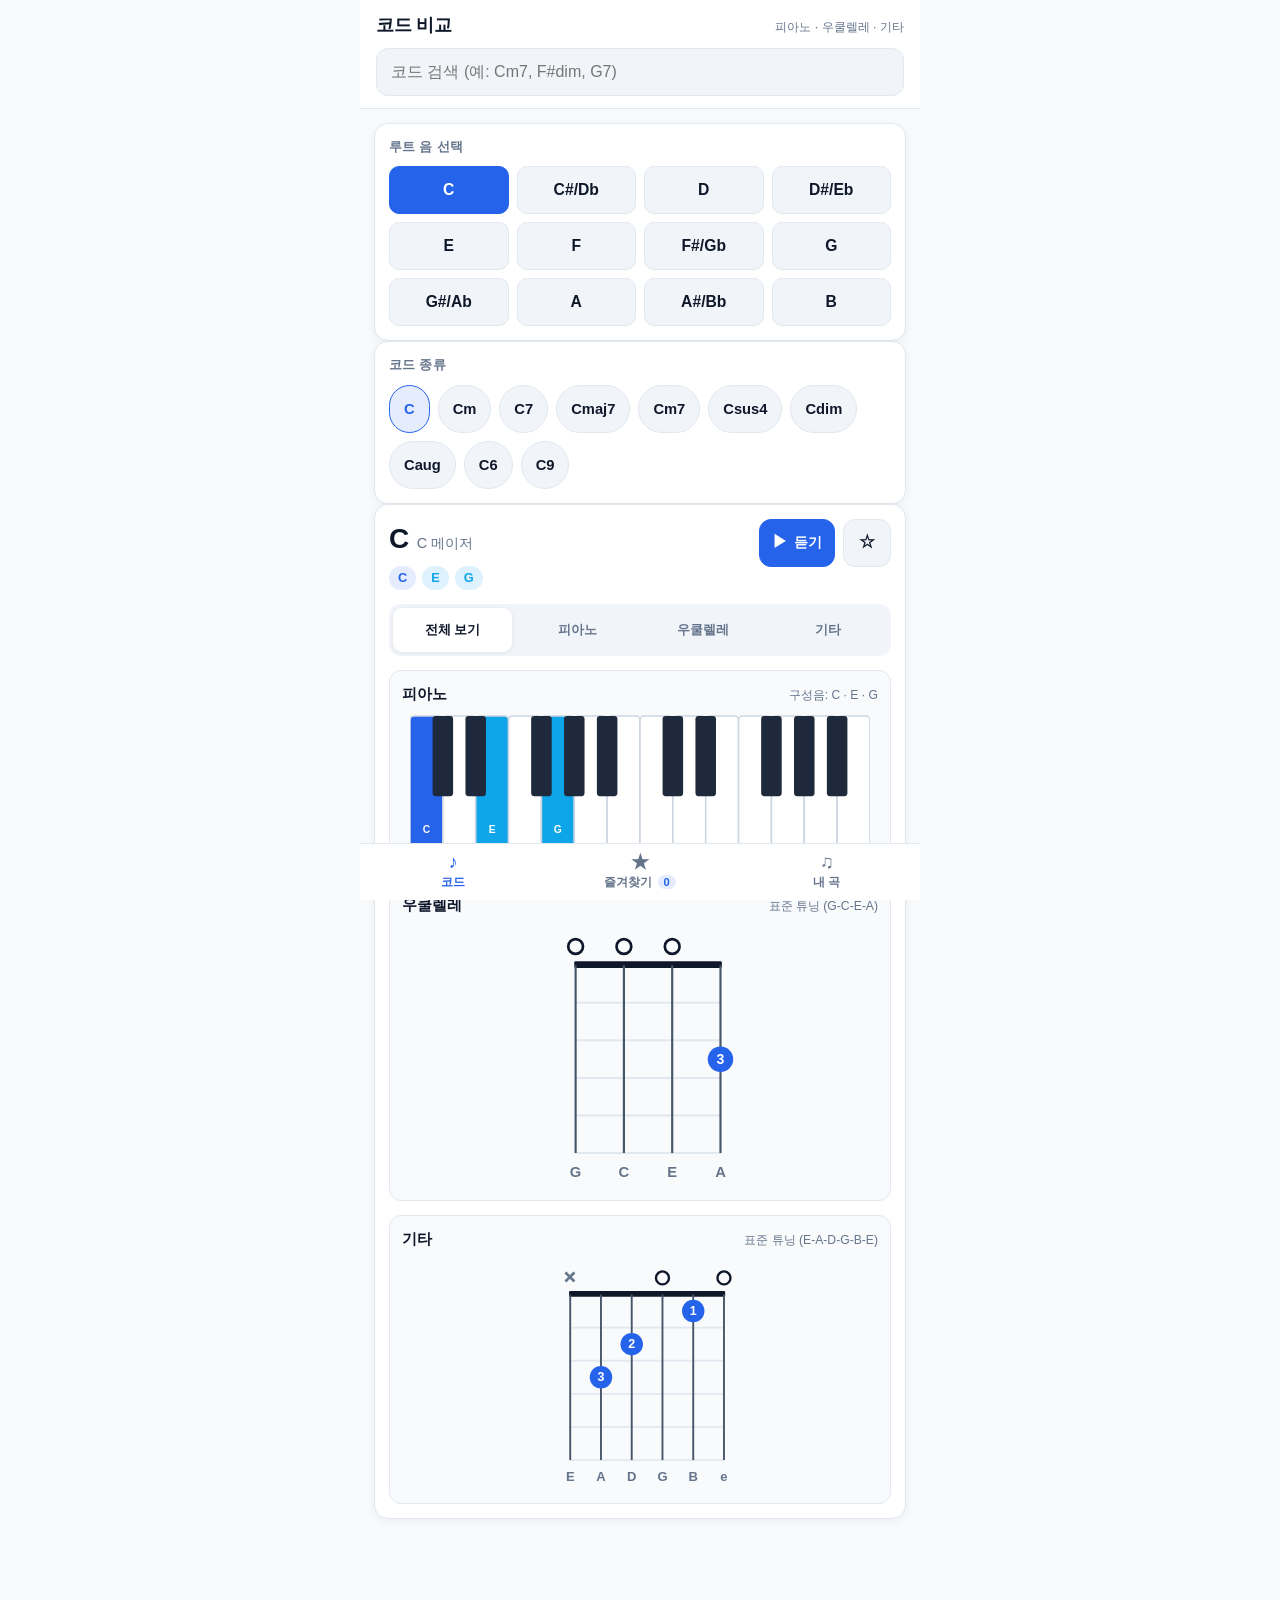
==== index.html @ ae8a4982 "feat: 피아노·우쿨렐레·기타 코드 비교 PWA 및 내 곡 진행 관리 구현" ====
<!DOCTYPE html>
<html lang="ko">
<head>
  <meta charset="UTF-8">
  <meta name="viewport" content="width=device-width, initial-scale=1.0, viewport-fit=cover">
  <meta name="description" content="피아노, 우쿨렐레, 기타 코드를 한 화면에서 비교해 보는 모바일 우선 웹앱">
  <meta name="theme-color" media="(prefers-color-scheme: light)" content="#ffffff">
  <meta name="theme-color" media="(prefers-color-scheme: dark)" content="#0f172a">
  <meta name="apple-mobile-web-app-capable" content="yes">
  <meta name="apple-mobile-web-app-status-bar-style" content="default">
  <title>코드 비교 · 피아노 · 우쿨렐레 · 기타</title>
  <link rel="manifest" href="./manifest.json">
  <link rel="icon" href="./icons/icon.svg" type="image/svg+xml">
  <link rel="apple-touch-icon" href="./icons/icon-192.png">
  <link rel="stylesheet" href="./css/style.css">
</head>
<body>
  <div class="app-shell">
    <header class="app-header">
      <div class="header-top">
        <h1 class="app-title">코드 비교</h1>
        <span class="app-subtitle">피아노 · 우쿨렐레 · 기타</span>
      </div>
      <div class="search-wrap">
        <label class="sr-only" for="chord-search">코드 검색</label>
        <input
          id="chord-search"
          class="search-input"
          type="search"
          inputmode="text"
          autocomplete="off"
          autocapitalize="off"
          spellcheck="false"
          placeholder="코드 검색 (예: Cm7, F#dim, G7)"
        >
        <div id="search-results" class="search-results" hidden role="listbox" aria-label="검색 결과"></div>
      </div>
    </header>

    <main class="app-main">
      <!-- 코드 탐색 탭 -->
      <section id="view-chords" class="tab-view active" aria-label="코드 찾기">
        <section class="panel" aria-labelledby="root-heading">
          <h2 id="root-heading" class="section-label">루트 음 선택</h2>
          <div id="root-grid" class="root-grid" role="group" aria-label="12음 루트 선택"></div>
        </section>

        <section class="panel" aria-labelledby="type-heading">
          <h2 id="type-heading" class="section-label">코드 종류</h2>
          <div id="type-list" class="type-list" role="group" aria-label="코드 종류 선택"></div>
        </section>

        <section id="chord-detail" class="detail-card" aria-live="polite">
          <div class="detail-header">
            <div class="detail-title-group">
              <div class="detail-symbol-row">
                <h2 id="detail-symbol" class="detail-symbol">C</h2>
                <span id="detail-name" class="detail-name">C 메이저</span>
              </div>
              <div id="detail-notes" class="note-pills" aria-label="구성음"></div>
            </div>
            <div class="detail-actions">
              <button id="btn-play" class="icon-btn play-btn" type="button" aria-label="코드 소리 듣기" title="소리 듣기">
                <span aria-hidden="true">▶</span>
                <span class="btn-label">듣기</span>
              </button>
              <button id="btn-favorite" class="icon-btn fav-btn" type="button" aria-label="즐겨찾기 추가" aria-pressed="false" title="즐겨찾기">
                <span id="fav-icon" aria-hidden="true">☆</span>
              </button>
            </div>
          </div>

          <div class="instrument-tabs" role="tablist" aria-label="악기 보기 선택">
            <button class="inst-tab active" type="button" role="tab" aria-selected="true" data-inst="all">전체 보기</button>
            <button class="inst-tab" type="button" role="tab" aria-selected="false" data-inst="piano">피아노</button>
            <button class="inst-tab" type="button" role="tab" aria-selected="false" data-inst="ukulele">우쿨렐레</button>
            <button class="inst-tab" type="button" role="tab" aria-selected="false" data-inst="guitar">기타</button>
          </div>

          <div id="diagrams-container" class="diagrams-container"></div>
        </section>
      </section>

      <!-- 즐겨찾기 탭 -->
      <section id="view-favorites" class="tab-view" hidden aria-label="즐겨찾기">
        <div class="panel">
          <div class="fav-header-row">
            <h2 class="section-label">저장한 코드</h2>
            <span id="fav-total-label" class="fav-total-label">0개</span>
          </div>
          <div id="favorites-list" class="favorites-list"></div>
        </div>
      </section>

      <!-- 내 곡 탭 -->
      <section id="view-songs" class="tab-view" hidden aria-label="내 곡"></section>
    </main>

    <!-- 코드 미리보기 하단 시트 -->
    <div id="chord-sheet-backdrop" class="sheet-backdrop" hidden>
      <div class="bottom-sheet" role="dialog" aria-modal="true" aria-label="코드 운지 상세">
        <div id="chord-sheet-content"></div>
      </div>
    </div>

    <nav class="bottom-nav" aria-label="하단 메뉴">
      <button class="nav-btn active" type="button" data-tab="chords" aria-current="page">
        <span class="nav-icon" aria-hidden="true">♪</span>
        <span class="nav-text">코드</span>
      </button>
      <button class="nav-btn" type="button" data-tab="favorites">
        <span class="nav-icon" aria-hidden="true">★</span>
        <span class="nav-text">즐겨찾기 <span id="nav-fav-badge" class="nav-badge" hidden>0</span></span>
      </button>
      <button class="nav-btn" type="button" data-tab="songs">
        <span class="nav-icon" aria-hidden="true">♫</span>
        <span class="nav-text">내 곡</span>
      </button>
    </nav>
  </div>

  <script type="module" src="./js/app.js"></script>
</body>
</html>
---- css/style.css ----
:root {
  --bg: #f8fafc;
  --surface: #ffffff;
  --surface-alt: #f1f5f9;
  --text: #0f172a;
  --text-muted: #64748b;
  --border: #e2e8f0;
  --primary: #2563eb;
  --primary-soft: rgba(37, 99, 235, 0.12);
  --primary-text: #ffffff;
  --accent: #0ea5e9;
  --accent-soft: rgba(14, 165, 233, 0.14);
  --fav: #f59e0b;
  --key-white: #ffffff;
  --key-white-border: #cbd5e1;
  --key-black: #1e293b;
  --fret-wood: #475569;
  --fret-nut: #0f172a;
  --shadow: 0 2px 10px rgba(15, 23, 42, 0.06);
  --radius: 14px;
}

@media (prefers-color-scheme: dark) {
  :root {
    --bg: #0b1120;
    --surface: #111827;
    --surface-alt: #1e293b;
    --text: #f1f5f9;
    --text-muted: #94a3b8;
    --border: #334155;
    --primary: #3b82f6;
    --primary-soft: rgba(59, 130, 246, 0.22);
    --primary-text: #ffffff;
    --accent: #38bdf8;
    --accent-soft: rgba(56, 189, 248, 0.2);
    --fav: #fbbf24;
    --key-white: #e2e8f0;
    --key-white-border: #64748b;
    --key-black: #0f172a;
    --fret-wood: #64748b;
    --fret-nut: #f1f5f9;
    --shadow: 0 2px 12px rgba(0, 0, 0, 0.35);
  }
}

*,
*::before,
*::after {
  box-sizing: border-box;
}

html,
body {
  margin: 0;
  padding: 0;
  background: var(--bg);
  color: var(--text);
  font-family: -apple-system, BlinkMacSystemFont, "Apple SD Gothic Neo", "Noto Sans KR", "Segoe UI", sans-serif;
  -webkit-tap-highlight-color: transparent;
  line-height: 1.4;
}

.sr-only {
  position: absolute;
  width: 1px;
  height: 1px;
  overflow: hidden;
  clip: rect(0 0 0 0);
  white-space: nowrap;
}

.app-shell {
  max-width: 560px;
  margin: 0 auto;
  min-height: 100dvh;
  padding-bottom: calc(76px + env(safe-area-inset-bottom));
}

/* Header & Search */
.app-header {
  position: sticky;
  top: 0;
  z-index: 30;
  background: var(--surface);
  border-bottom: 1px solid var(--border);
  padding: 12px 16px;
}

.header-top {
  display: flex;
  align-items: baseline;
  justify-content: space-between;
  margin-bottom: 10px;
}

.app-title {
  margin: 0;
  font-size: 1.15rem;
  font-weight: 800;
  letter-spacing: -0.02em;
}

.app-subtitle {
  font-size: 0.78rem;
  color: var(--text-muted);
}

.search-wrap {
  position: relative;
}

.search-input {
  width: 100%;
  min-height: 48px;
  padding: 0 14px;
  border-radius: 12px;
  border: 1.5px solid var(--border);
  background: var(--surface-alt);
  color: var(--text);
  font-size: 1rem;
  outline: none;
  transition: border-color 0.15s ease;
}

.search-input:focus {
  border-color: var(--primary);
}

.search-results {
  position: absolute;
  left: 0;
  right: 0;
  top: calc(100% + 6px);
  background: var(--surface);
  border: 1px solid var(--border);
  border-radius: 12px;
  box-shadow: 0 10px 28px rgba(0, 0, 0, 0.18);
  max-height: 280px;
  overflow-y: auto;
  z-index: 40;
}

.search-item {
  width: 100%;
  min-height: 48px;
  padding: 10px 14px;
  border: 0;
  border-bottom: 1px solid var(--border);
  background: transparent;
  color: var(--text);
  display: flex;
  align-items: center;
  justify-content: space-between;
  font-size: 0.95rem;
  cursor: pointer;
  text-align: left;
}

.search-item:last-child {
  border-bottom: 0;
}

.search-item:active {
  background: var(--primary-soft);
}

.search-item-symbol {
  font-weight: 700;
}

.search-item-name {
  color: var(--text-muted);
  font-size: 0.85rem;
}

/* Main Content */
.app-main {
  padding: 14px 14px 20px;
  display: flex;
  flex-direction: column;
  gap: 14px;
}

.tab-view[hidden] {
  display: none;
}

.panel,
.detail-card {
  background: var(--surface);
  border: 1px solid var(--border);
  border-radius: var(--radius);
  padding: 14px;
  box-shadow: var(--shadow);
}

.section-label {
  margin: 0 0 10px;
  font-size: 0.82rem;
  font-weight: 700;
  color: var(--text-muted);
  letter-spacing: 0.02em;
}

/* 12-Root Grid */
.root-grid {
  display: grid;
  grid-template-columns: repeat(4, 1fr);
  gap: 8px;
}

.root-btn {
  min-height: 48px;
  border-radius: 10px;
  border: 1.5px solid var(--border);
  background: var(--surface-alt);
  color: var(--text);
  font-size: 0.98rem;
  font-weight: 700;
  cursor: pointer;
  transition: all 0.12s ease;
}

.root-btn.active {
  background: var(--primary);
  border-color: var(--primary);
  color: var(--primary-text);
}

/* Chord Type Chips */
.type-list {
  display: flex;
  flex-wrap: wrap;
  gap: 8px;
}

.type-chip {
  min-height: 48px;
  padding: 0 14px;
  border-radius: 999px;
  border: 1.5px solid var(--border);
  background: var(--surface-alt);
  color: var(--text);
  font-size: 0.92rem;
  font-weight: 700;
  cursor: pointer;
  transition: all 0.12s ease;
}

.type-chip.active {
  background: var(--primary-soft);
  border-color: var(--primary);
  color: var(--primary);
}

/* Detail Header */
.detail-header {
  display: flex;
  align-items: flex-start;
  justify-content: space-between;
  gap: 12px;
  margin-bottom: 14px;
}

.detail-symbol-row {
  display: flex;
  align-items: baseline;
  gap: 8px;
  flex-wrap: wrap;
}

.detail-symbol {
  margin: 0;
  font-size: 1.75rem;
  font-weight: 800;
  letter-spacing: -0.02em;
}

.detail-name {
  font-size: 0.9rem;
  color: var(--text-muted);
}

.note-pills {
  display: flex;
  flex-wrap: wrap;
  gap: 6px;
  margin-top: 8px;
}

.note-pill {
  padding: 3px 9px;
  border-radius: 999px;
  font-size: 0.8rem;
  font-weight: 700;
  background: var(--accent-soft);
  color: var(--accent);
}

.note-pill.root-note {
  background: var(--primary-soft);
  color: var(--primary);
}

.detail-actions {
  display: flex;
  gap: 8px;
  flex-shrink: 0;
}

.icon-btn {
  min-width: 48px;
  min-height: 48px;
  padding: 0 12px;
  border-radius: 12px;
  border: 1.5px solid var(--border);
  background: var(--surface-alt);
  color: var(--text);
  font-size: 1rem;
  font-weight: 700;
  display: inline-flex;
  align-items: center;
  justify-content: center;
  gap: 6px;
  cursor: pointer;
}

.play-btn {
  background: var(--primary);
  border-color: var(--primary);
  color: var(--primary-text);
}

.btn-label {
  font-size: 0.85rem;
}

.fav-btn[aria-pressed="true"] {
  color: var(--fav);
  border-color: var(--fav);
  background: rgba(245, 158, 11, 0.14);
}

/* Instrument Tabs */
.instrument-tabs {
  display: grid;
  grid-template-columns: repeat(4, 1fr);
  gap: 6px;
  padding: 4px;
  border-radius: 12px;
  background: var(--surface-alt);
  margin-bottom: 14px;
}

.inst-tab {
  min-height: 44px;
  border: 0;
  border-radius: 9px;
  background: transparent;
  color: var(--text-muted);
  font-size: 0.84rem;
  font-weight: 700;
  cursor: pointer;
}

.inst-tab.active {
  background: var(--surface);
  color: var(--text);
  box-shadow: 0 1px 4px rgba(0, 0, 0, 0.08);
}

/* Diagrams */
.diagrams-container {
  display: flex;
  flex-direction: column;
  gap: 14px;
}

.diagram-card {
  border: 1px solid var(--border);
  border-radius: 12px;
  padding: 12px;
  background: var(--bg);
}

.diagram-card-header {
  display: flex;
  align-items: baseline;
  justify-content: space-between;
  margin-bottom: 10px;
}

.diagram-title {
  margin: 0;
  font-size: 0.95rem;
  font-weight: 700;
}

.diagram-sub {
  font-size: 0.76rem;
  color: var(--text-muted);
}

.svg-wrap {
  display: flex;
  justify-content: center;
  overflow-x: auto;
}

.chord-svg {
  display: block;
  height: auto;
}

.piano-svg {
  width: 100%;
  max-width: 460px;
}

.fretboard-svg {
  width: 100%;
  max-width: 220px;
}

/* Piano SVG Styles */
.piano-key.white {
  fill: var(--key-white);
  stroke: var(--key-white-border);
  stroke-width: 1.5;
}

.piano-key.black {
  fill: var(--key-black);
}

.piano-key.active {
  fill: var(--accent);
}

.piano-key.active.root {
  fill: var(--primary);
}

.piano-label {
  font-size: 10px;
  font-weight: 800;
  fill: #ffffff;
  pointer-events: none;
}

.piano-label.black-label {
  font-size: 8.5px;
}

/* Fretboard SVG Styles */
.fret-nut {
  fill: var(--fret-nut);
}

.fret-line {
  stroke: var(--border);
  stroke-width: 1.5;
}

.string-line {
  stroke: var(--fret-wood);
  stroke-width: 1.6;
}

.fret-base-label {
  font-size: 11px;
  font-weight: 700;
  fill: var(--text-muted);
}

.tuning-label {
  font-size: 11px;
  font-weight: 700;
  fill: var(--text-muted);
}

.marker-mute {
  font-size: 12px;
  font-weight: 800;
  fill: var(--text-muted);
}

.marker-open {
  fill: none;
  stroke: var(--text);
  stroke-width: 2;
}

.barre-bar {
  fill: var(--primary);
  opacity: 0.88;
}

.finger-dot {
  fill: var(--primary);
}

.finger-num {
  font-size: 10.5px;
  font-weight: 800;
  fill: #ffffff;
}

/* Missing Diagram */
.missing-diagram {
  text-align: center;
  padding: 20px 12px;
  color: var(--text-muted);
}

.missing-icon {
  display: inline-block;
  font-size: 1.5rem;
  margin-bottom: 4px;
  opacity: 0.6;
}

.missing-text {
  margin: 0;
  font-weight: 700;
  color: var(--text);
}

.missing-sub {
  margin: 4px 0 0;
  font-size: 0.8rem;
}

/* Favorites View */
.fav-header-row {
  display: flex;
  align-items: center;
  justify-content: space-between;
  margin-bottom: 8px;
}

.fav-header-row .section-label {
  margin: 0;
}

.fav-total-label {
  font-size: 0.82rem;
  color: var(--text-muted);
  font-weight: 600;
}

.favorites-list {
  display: flex;
  flex-direction: column;
  gap: 8px;
}

.fav-row {
  display: flex;
  align-items: center;
  gap: 8px;
  border: 1px solid var(--border);
  border-radius: 12px;
  padding: 6px 8px;
  background: var(--surface-alt);
}

.fav-jump-btn {
  flex: 1;
  min-height: 48px;
  border: 0;
  background: transparent;
  color: var(--text);
  display: flex;
  align-items: center;
  justify-content: space-between;
  padding: 0 8px;
  cursor: pointer;
  text-align: left;
}

.fav-symbol {
  font-size: 1.08rem;
  font-weight: 800;
}

.fav-desc {
  font-size: 0.84rem;
  color: var(--text-muted);
}

.fav-empty {
  text-align: center;
  padding: 36px 16px;
  color: var(--text-muted);
}

/* Bottom Navigation */
.bottom-nav {
  position: fixed;
  left: 0;
  right: 0;
  bottom: 0;
  z-index: 35;
  max-width: 560px;
  margin: 0 auto;
  display: grid;
  grid-template-columns: repeat(3, 1fr);
  background: var(--surface);
  border-top: 1px solid var(--border);
  padding-bottom: env(safe-area-inset-bottom);
}

.nav-btn {
  min-height: 56px;
  border: 0;
  background: transparent;
  color: var(--text-muted);
  display: flex;
  flex-direction: column;
  align-items: center;
  justify-content: center;
  gap: 2px;
  font-size: 0.78rem;
  font-weight: 700;
  cursor: pointer;
}

.nav-btn.active {
  color: var(--primary);
}

.nav-icon {
  font-size: 1.15rem;
  line-height: 1;
}

.nav-badge {
  display: inline-block;
  margin-left: 2px;
  padding: 1px 6px;
  border-radius: 999px;
  font-size: 0.7rem;
  background: var(--primary-soft);
  color: var(--primary);
}

/* --- My Songs / Progression Styles --- */
.primary-btn,
.secondary-btn {
  min-height: 48px;
  padding: 0 14px;
  border-radius: 12px;
  font-size: 0.9rem;
  font-weight: 700;
  cursor: pointer;
  display: inline-flex;
  align-items: center;
  justify-content: center;
  gap: 6px;
}

.primary-btn {
  border: 1.5px solid var(--primary);
  background: var(--primary);
  color: var(--primary-text);
}

.secondary-btn {
  border: 1.5px solid var(--border);
  background: var(--surface-alt);
  color: var(--text);
}

.full-btn {
  width: 100%;
  margin-top: 8px;
}

.danger-btn {
  color: #dc2626;
  border-color: rgba(220, 38, 38, 0.35);
}

.danger-text {
  color: #dc2626;
}

.songs-toolbar {
  display: flex;
  align-items: center;
  justify-content: space-between;
  gap: 8px;
  margin-bottom: 10px;
}

.songs-toolbar .section-label {
  margin: 0;
}

.song-search-input {
  margin-bottom: 10px;
}

.backup-row {
  display: grid;
  grid-template-columns: 1fr 1fr;
  gap: 8px;
}

.songs-list {
  display: flex;
  flex-direction: column;
  gap: 10px;
  margin-top: 12px;
}

.song-card {
  display: flex;
  flex-direction: column;
  gap: 10px;
}

.song-card-main {
  width: 100%;
  min-height: 48px;
  border: 0;
  background: transparent;
  color: var(--text);
  padding: 0;
  text-align: left;
  cursor: pointer;
}

.song-card-top {
  display: flex;
  align-items: center;
  justify-content: space-between;
  gap: 8px;
}

.song-card-title {
  font-size: 1.08rem;
  font-weight: 800;
}

.song-key-badge {
  padding: 2px 8px;
  border-radius: 999px;
  font-size: 0.76rem;
  font-weight: 700;
  background: var(--primary-soft);
  color: var(--primary);
  flex-shrink: 0;
}

.song-card-artist {
  font-size: 0.85rem;
  color: var(--text-muted);
  margin-top: 2px;
}

.song-card-preview {
  font-size: 0.88rem;
  font-weight: 600;
  color: var(--text-muted);
  margin-top: 6px;
}

.song-card-actions {
  display: flex;
  gap: 8px;
  justify-content: flex-end;
}

.song-detail-nav {
  display: flex;
  align-items: center;
  justify-content: space-between;
  gap: 8px;
  margin-bottom: 12px;
}

.song-detail-nav-actions {
  display: flex;
  gap: 8px;
}

.song-detail-title {
  margin: 0;
  font-size: 1.45rem;
  font-weight: 800;
}

.song-detail-meta {
  display: flex;
  align-items: center;
  gap: 8px;
  margin-top: 4px;
  font-size: 0.9rem;
  color: var(--text-muted);
}

.song-detail-memo {
  margin: 10px 0 0;
  padding: 8px 12px;
  border-radius: 10px;
  background: var(--surface-alt);
  font-size: 0.86rem;
  color: var(--text-muted);
}

.transpose-bar {
  display: grid;
  grid-template-columns: 48px 1fr 48px auto;
  gap: 8px;
  margin-top: 14px;
}

.used-chords-wrap {
  display: flex;
  flex-wrap: wrap;
  gap: 8px;
}

.used-chord-chip {
  min-height: 48px;
  padding: 0 14px;
  border-radius: 999px;
  border: 1.5px solid var(--border);
  background: var(--surface-alt);
  color: var(--text);
  font-size: 0.95rem;
  font-weight: 700;
  cursor: pointer;
}

.progression-view {
  display: flex;
  flex-direction: column;
  gap: 10px;
}

.prog-line-card {
  display: flex;
  align-items: flex-start;
  gap: 10px;
  padding: 10px;
  border-radius: 12px;
  background: var(--surface-alt);
}

.prog-line-num {
  min-width: 22px;
  font-size: 0.8rem;
  font-weight: 700;
  color: var(--text-muted);
  padding-top: 14px;
}

.prog-line-chords {
  display: flex;
  flex-wrap: wrap;
  gap: 8px;
  flex: 1;
}

.prog-chord-btn {
  min-width: 56px;
  min-height: 52px;
  padding: 0 14px;
  border-radius: 10px;
  border: 1.5px solid var(--border);
  background: var(--surface);
  color: var(--text);
  font-size: 1.15rem;
  font-weight: 800;
  cursor: pointer;
}

.invalid-chord {
  border-color: #dc2626 !important;
  background: rgba(220, 38, 38, 0.12) !important;
  color: #dc2626 !important;
}

/* Edit Form */
.edit-title {
  margin: 0;
  font-size: 1.05rem;
  font-weight: 800;
}

.form-grid {
  display: flex;
  flex-direction: column;
  gap: 10px;
}

.form-row-2 {
  display: grid;
  grid-template-columns: 1fr 1fr;
  gap: 8px;
}

.form-field {
  display: flex;
  flex-direction: column;
  gap: 4px;
}

.field-label {
  font-size: 0.8rem;
  font-weight: 700;
  color: var(--text-muted);
}

.prog-textarea {
  width: 100%;
  padding: 10px 12px;
  border-radius: 12px;
  border: 1.5px solid var(--border);
  background: var(--surface-alt);
  color: var(--text);
  font-family: inherit;
  font-size: 0.95rem;
  resize: vertical;
}

.picker-row {
  display: grid;
  grid-template-columns: 1fr 1.2fr auto;
  gap: 8px;
}

.picker-select {
  min-width: 0;
}

.validation-banner {
  padding: 10px 12px;
  border-radius: 10px;
  background: rgba(220, 38, 38, 0.12);
  border: 1px solid rgba(220, 38, 38, 0.4);
  color: #dc2626;
  font-size: 0.86rem;
  margin-bottom: 10px;
}

.edit-lines {
  display: flex;
  flex-direction: column;
  gap: 10px;
}

.edit-line-card {
  border: 1.5px solid var(--border);
  border-radius: 12px;
  padding: 10px;
  background: var(--surface-alt);
}

.edit-line-card.selected-line {
  border-color: var(--primary);
}

.edit-line-header {
  display: flex;
  align-items: center;
  justify-content: space-between;
  gap: 8px;
  margin-bottom: 8px;
}

.line-select-btn {
  min-height: 40px;
  border: 0;
  background: transparent;
  color: var(--text);
  font-size: 0.85rem;
  font-weight: 700;
  cursor: pointer;
  padding: 0 4px;
}

.line-order-btns {
  display: flex;
  gap: 4px;
}

.mini-btn {
  min-width: 40px;
  min-height: 40px;
  border-radius: 8px;
  border: 1px solid var(--border);
  background: var(--surface);
  color: var(--text);
  font-weight: 700;
  cursor: pointer;
}

.edit-chord-chips {
  display: flex;
  flex-wrap: wrap;
  gap: 8px;
}

.edit-chord-chip {
  display: inline-flex;
  align-items: center;
  border: 1.5px solid var(--border);
  border-radius: 10px;
  background: var(--surface);
  padding-left: 10px;
  overflow: hidden;
}

.edit-chord-text {
  font-weight: 800;
  font-size: 0.95rem;
  margin-right: 4px;
}

.chip-ctrl-btn {
  min-width: 34px;
  min-height: 44px;
  border: 0;
  border-left: 1px solid var(--border);
  background: transparent;
  color: var(--text-muted);
  font-weight: 700;
  cursor: pointer;
}

/* Bottom Sheet */
.sheet-backdrop {
  position: fixed;
  inset: 0;
  z-index: 60;
  background: rgba(15, 23, 42, 0.55);
  display: flex;
  align-items: flex-end;
  justify-content: center;
}

.sheet-backdrop[hidden] {
  display: none;
}

.bottom-sheet {
  width: 100%;
  max-width: 560px;
  max-height: 85dvh;
  overflow-y: auto;
  background: var(--surface);
  border-top-left-radius: 20px;
  border-top-right-radius: 20px;
  padding: 16px 16px calc(20px + env(safe-area-inset-bottom));
  box-shadow: 0 -8px 30px rgba(0, 0, 0, 0.22);
}

.sheet-header {
  display: flex;
  align-items: flex-start;
  justify-content: space-between;
  gap: 8px;
  margin-bottom: 8px;
}
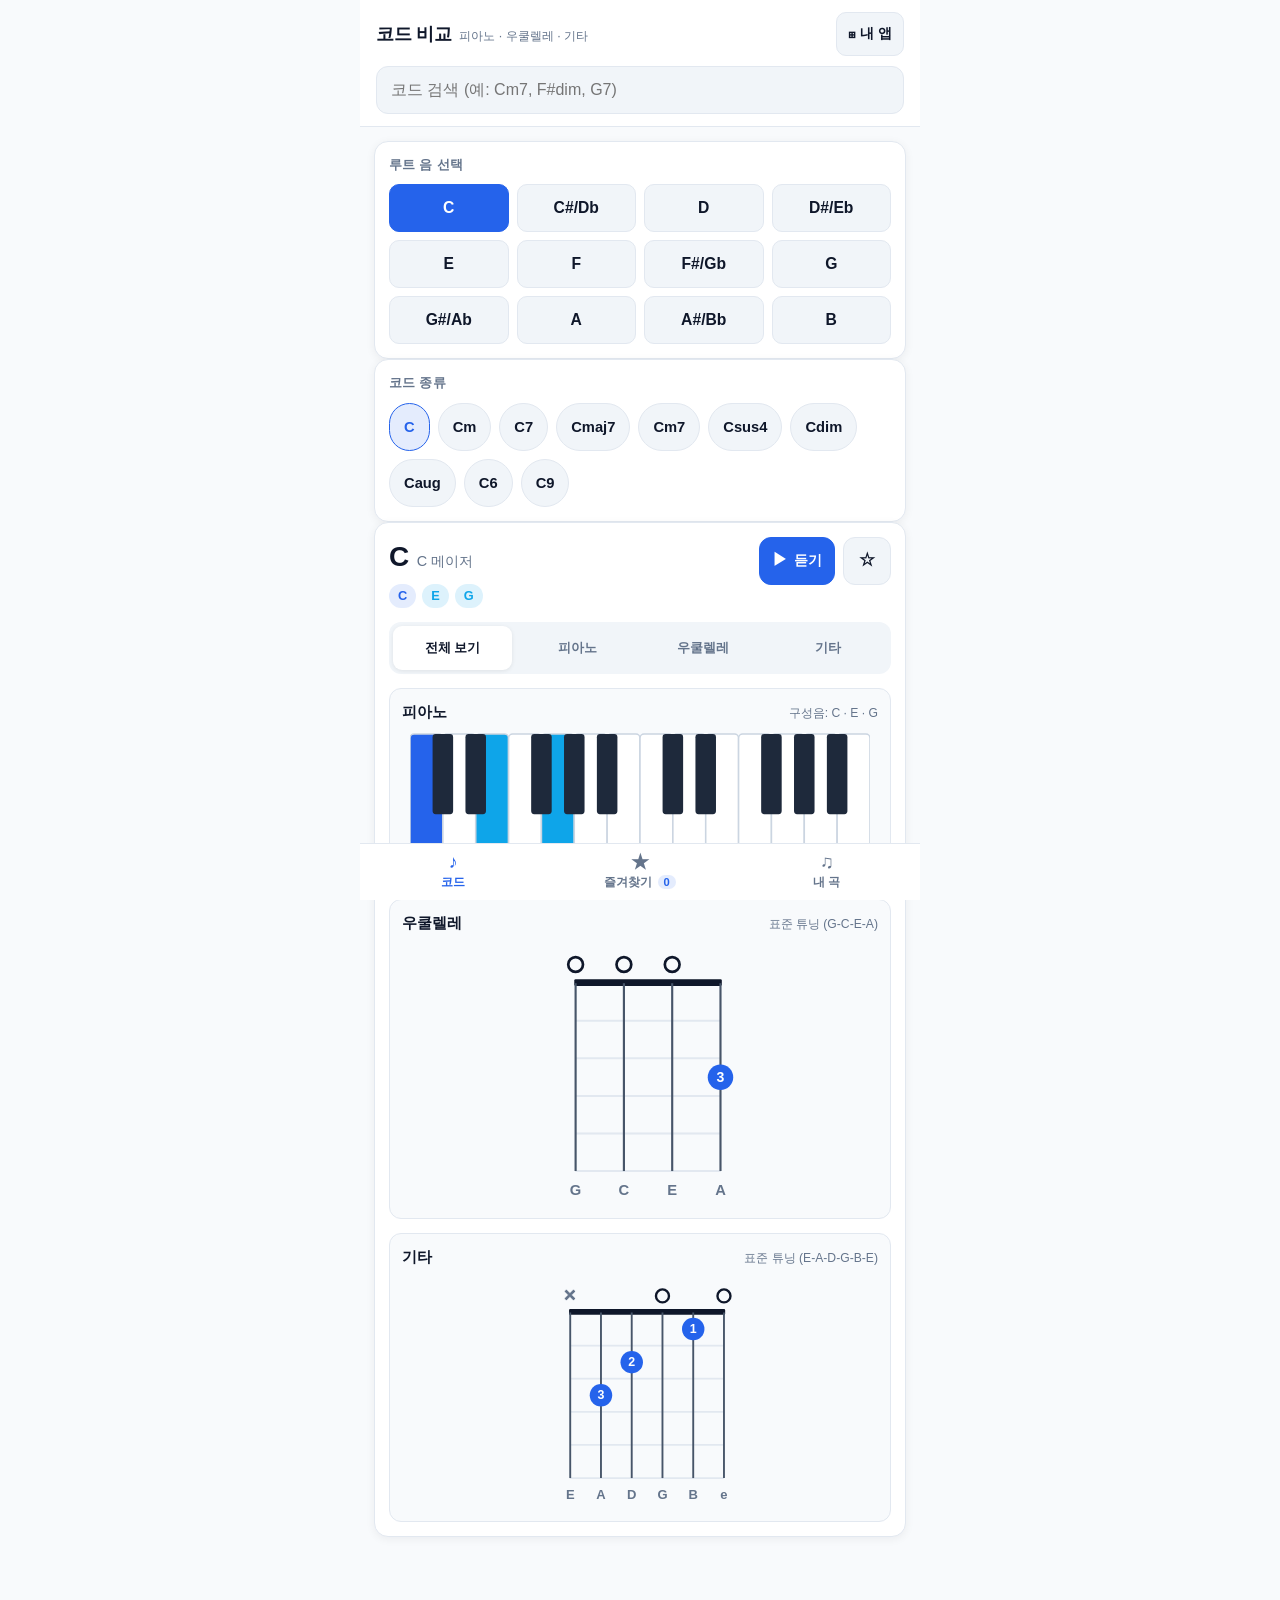
==== commit a5226231: "feat: 상단 헤더 내 앱 런처 버튼 및 바로가기 하단 시트 추가" ====
--- a/index.html
+++ b/index.html
@@ -18,8 +18,21 @@
   <div class="app-shell">
     <header class="app-header">
       <div class="header-top">
-        <h1 class="app-title">코드 비교</h1>
-        <span class="app-subtitle">피아노 · 우쿨렐레 · 기타</span>
+        <div class="header-title-group">
+          <h1 class="app-title">코드 비교</h1>
+          <span class="app-subtitle">피아노 · 우쿨렐레 · 기타</span>
+        </div>
+        <button
+          id="btn-app-launcher"
+          class="launcher-btn"
+          type="button"
+          aria-label="내 다른 앱 바로가기"
+          aria-haspopup="dialog"
+          aria-expanded="false"
+        >
+          <span aria-hidden="true">⊞</span>
+          <span class="launcher-label">내 앱</span>
+        </button>
       </div>
       <div class="search-wrap">
         <label class="sr-only" for="chord-search">코드 검색</label>
@@ -103,6 +116,37 @@
       </div>
     </div>
 
+    <!-- 내 앱 바로가기 하단 시트 -->
+    <div id="app-launcher-backdrop" class="sheet-backdrop" hidden>
+      <div class="bottom-sheet" role="dialog" aria-modal="true" aria-label="내 다른 앱 바로가기">
+        <div class="sheet-header">
+          <div>
+            <h2 class="edit-title">내 다른 앱</h2>
+            <span class="diagram-sub">LazyCamper 웹앱 바로가기</span>
+          </div>
+          <button id="launcher-close-btn" class="icon-btn" type="button" aria-label="닫기">✕</button>
+        </div>
+        <div class="app-links-list">
+          <a class="app-link-card" href="https://lazycamper.github.io/my-car-manager/" target="_blank" rel="noopener noreferrer">
+            <span class="app-link-icon" aria-hidden="true">🚗</span>
+            <span class="app-link-info">
+              <strong class="app-link-title">내 차 관리</strong>
+              <span class="app-link-sub">my-car-manager</span>
+            </span>
+            <span class="app-link-arrow" aria-hidden="true">↗</span>
+          </a>
+          <a class="app-link-card" href="https://lazycamper.github.io/my-whisky-collection/" target="_blank" rel="noopener noreferrer">
+            <span class="app-link-icon" aria-hidden="true">🥃</span>
+            <span class="app-link-info">
+              <strong class="app-link-title">위스키 컬렉션</strong>
+              <span class="app-link-sub">my-whisky-collection</span>
+            </span>
+            <span class="app-link-arrow" aria-hidden="true">↗</span>
+          </a>
+        </div>
+      </div>
+    </div>
+
     <nav class="bottom-nav" aria-label="하단 메뉴">
       <button class="nav-btn active" type="button" data-tab="chords" aria-current="page">
         <span class="nav-icon" aria-hidden="true">♪</span>
--- a/css/style.css
+++ b/css/style.css
@@ -88,9 +88,40 @@
 
 .header-top {
   display: flex;
+  align-items: center;
+  justify-content: space-between;
+  gap: 10px;
+  margin-bottom: 10px;
+}
+
+.header-title-group {
+  display: flex;
   align-items: baseline;
-  justify-content: space-between;
-  margin-bottom: 10px;
+  gap: 8px;
+  flex-wrap: wrap;
+}
+
+.launcher-btn {
+  min-width: 48px;
+  min-height: 44px;
+  padding: 0 11px;
+  border-radius: 10px;
+  border: 1.5px solid var(--border);
+  background: var(--surface-alt);
+  color: var(--text);
+  font-size: 0.85rem;
+  font-weight: 700;
+  display: inline-flex;
+  align-items: center;
+  justify-content: center;
+  gap: 5px;
+  cursor: pointer;
+  flex-shrink: 0;
+}
+
+.launcher-btn:active {
+  background: var(--primary-soft);
+  border-color: var(--primary);
 }
 
 .app-title {
@@ -1066,3 +1097,64 @@
   gap: 8px;
   margin-bottom: 8px;
 }
+
+.app-links-list {
+  display: flex;
+  flex-direction: column;
+  gap: 10px;
+  margin-top: 12px;
+}
+
+.app-link-card {
+  min-height: 64px;
+  padding: 12px 14px;
+  border-radius: 14px;
+  border: 1.5px solid var(--border);
+  background: var(--surface-alt);
+  color: var(--text);
+  text-decoration: none;
+  display: flex;
+  align-items: center;
+  gap: 12px;
+}
+
+.app-link-card:active {
+  background: var(--primary-soft);
+  border-color: var(--primary);
+}
+
+.app-link-icon {
+  width: 42px;
+  height: 42px;
+  border-radius: 10px;
+  background: var(--surface);
+  border: 1px solid var(--border);
+  display: inline-flex;
+  align-items: center;
+  justify-content: center;
+  font-size: 1.35rem;
+  flex-shrink: 0;
+}
+
+.app-link-info {
+  flex: 1;
+  display: flex;
+  flex-direction: column;
+  gap: 2px;
+}
+
+.app-link-title {
+  font-size: 1rem;
+  font-weight: 800;
+}
+
+.app-link-sub {
+  font-size: 0.78rem;
+  color: var(--text-muted);
+}
+
+.app-link-arrow {
+  font-size: 1.1rem;
+  font-weight: 800;
+  color: var(--text-muted);
+}
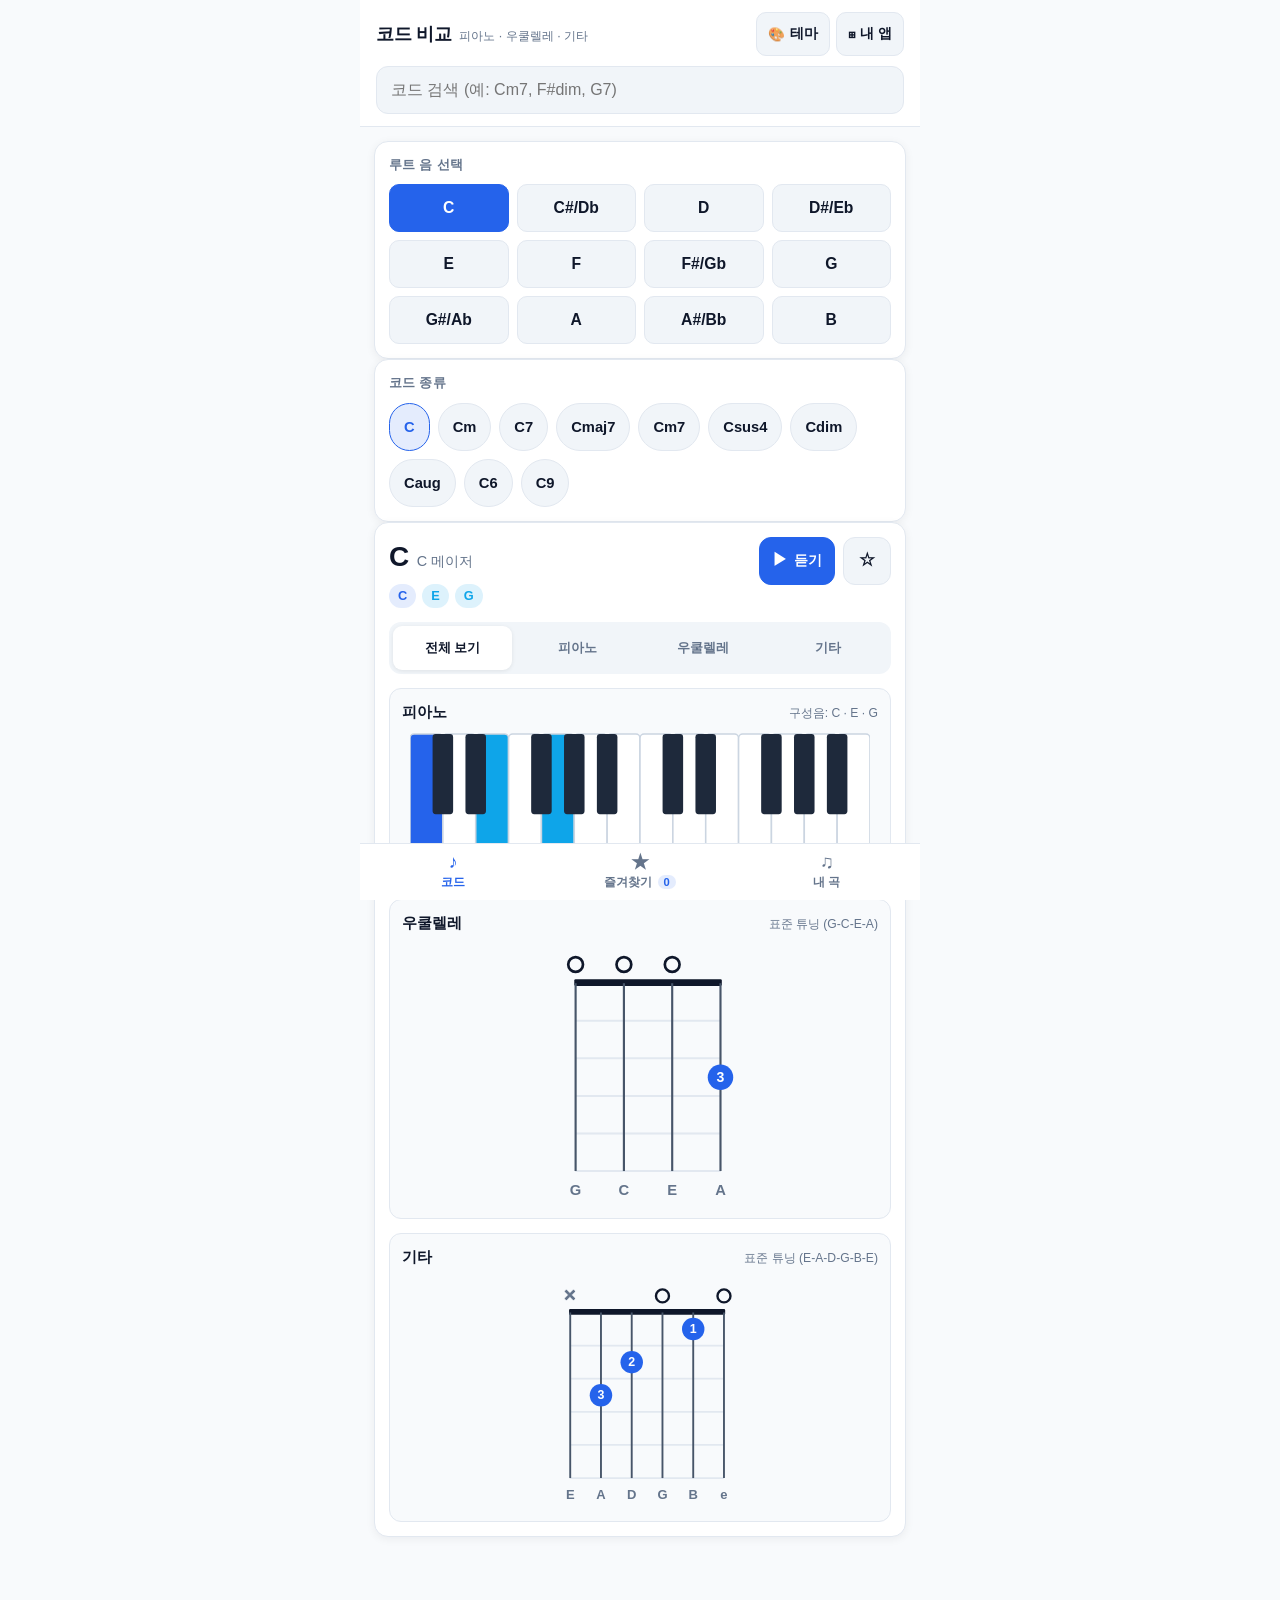
==== commit 880fed2a: "feat: 어쿠스틱 우드 및 먼작귀 우사기 테마 추가" ====
--- a/index.html
+++ b/index.html
@@ -22,17 +22,30 @@
           <h1 class="app-title">코드 비교</h1>
           <span class="app-subtitle">피아노 · 우쿨렐레 · 기타</span>
         </div>
-        <button
-          id="btn-app-launcher"
-          class="launcher-btn"
-          type="button"
-          aria-label="내 다른 앱 바로가기"
-          aria-haspopup="dialog"
-          aria-expanded="false"
-        >
-          <span aria-hidden="true">⊞</span>
-          <span class="launcher-label">내 앱</span>
-        </button>
+        <div class="header-actions">
+          <button
+            id="btn-theme"
+            class="launcher-btn"
+            type="button"
+            aria-label="테마 선택"
+            aria-haspopup="dialog"
+            aria-expanded="false"
+          >
+            <span id="theme-btn-icon" aria-hidden="true">🎨</span>
+            <span class="launcher-label">테마</span>
+          </button>
+          <button
+            id="btn-app-launcher"
+            class="launcher-btn"
+            type="button"
+            aria-label="내 다른 앱 바로가기"
+            aria-haspopup="dialog"
+            aria-expanded="false"
+          >
+            <span aria-hidden="true">⊞</span>
+            <span class="launcher-label">내 앱</span>
+          </button>
+        </div>
       </div>
       <div class="search-wrap">
         <label class="sr-only" for="chord-search">코드 검색</label>
@@ -116,6 +129,45 @@
       </div>
     </div>
 
+    <!-- 테마 선택 하단 시트 -->
+    <div id="theme-sheet-backdrop" class="sheet-backdrop" hidden>
+      <div class="bottom-sheet" role="dialog" aria-modal="true" aria-label="테마 선택">
+        <div class="sheet-header">
+          <div>
+            <h2 class="edit-title">테마 선택</h2>
+            <span class="diagram-sub">원하는 분위기를 골라보세요</span>
+          </div>
+          <button id="theme-close-btn" class="icon-btn" type="button" aria-label="닫기">✕</button>
+        </div>
+        <div id="theme-options" class="app-links-list">
+          <button class="theme-card" type="button" data-theme-choice="default">
+            <span class="theme-swatch swatch-default" aria-hidden="true"></span>
+            <span class="app-link-info">
+              <strong class="app-link-title">기본 (블루)</strong>
+              <span class="app-link-sub">시스템 라이트/다크 모드 자동 적용</span>
+            </span>
+            <span class="theme-check" aria-hidden="true">✓</span>
+          </button>
+          <button class="theme-card" type="button" data-theme-choice="acoustic">
+            <span class="theme-swatch swatch-acoustic" aria-hidden="true"></span>
+            <span class="app-link-info">
+              <strong class="app-link-title">어쿠스틱 우드 🎸</strong>
+              <span class="app-link-sub">따뜻한 통기타 나무·크림 톤</span>
+            </span>
+            <span class="theme-check" aria-hidden="true">✓</span>
+          </button>
+          <button class="theme-card" type="button" data-theme-choice="usagi">
+            <span class="theme-swatch swatch-usagi" aria-hidden="true">🐰</span>
+            <span class="app-link-info">
+              <strong class="app-link-title">우사기 (먼작귀) 🐰</strong>
+              <span class="app-link-sub">우사기 버터 옐로우 &amp; 볼터치 핑크</span>
+            </span>
+            <span class="theme-check" aria-hidden="true">✓</span>
+          </button>
+        </div>
+      </div>
+    </div>
+
     <!-- 내 앱 바로가기 하단 시트 -->
     <div id="app-launcher-backdrop" class="sheet-backdrop" hidden>
       <div class="bottom-sheet" role="dialog" aria-modal="true" aria-label="내 다른 앱 바로가기">
--- a/css/style.css
+++ b/css/style.css
@@ -43,6 +43,57 @@
   }
 }
 
+:root[data-theme="acoustic"] {
+  --bg: #f6efe4;
+  --surface: #fffdf8;
+  --surface-alt: #efe5d5;
+  --text: #3b2618;
+  --text-muted: #7c6250;
+  --border: #dfd0bc;
+  --primary: #b45309;
+  --primary-soft: rgba(180, 83, 9, 0.14);
+  --primary-text: #ffffff;
+  --accent: #0f766e;
+  --accent-soft: rgba(15, 118, 110, 0.14);
+  --fav: #d97706;
+  --key-white: #fffdf8;
+  --key-white-border: #cbb79d;
+  --key-black: #3b2618;
+  --fret-wood: #78553a;
+  --fret-nut: #3b2618;
+  --shadow: 0 2px 10px rgba(59, 38, 24, 0.08);
+}
+
+:root[data-theme="usagi"] {
+  --bg: #fff8db;
+  --surface: #ffffff;
+  --surface-alt: #fef0b8;
+  --text: #4a2c18;
+  --text-muted: #8a644b;
+  --border: #f3d98b;
+  --primary: #ea8c00;
+  --primary-soft: rgba(234, 140, 0, 0.16);
+  --primary-text: #ffffff;
+  --accent: #f472b6;
+  --accent-soft: rgba(244, 114, 182, 0.18);
+  --fav: #f59e0b;
+  --key-white: #ffffff;
+  --key-white-border: #ebd18a;
+  --key-black: #5c3a21;
+  --fret-wood: #9c6b43;
+  --fret-nut: #4a2c18;
+  --shadow: 0 3px 12px rgba(234, 140, 0, 0.12);
+}
+
+:root[data-theme="usagi"] .app-header {
+  background: linear-gradient(180deg, #fff4b8 0%, #ffffff 100%);
+}
+
+:root[data-theme="usagi"] .app-title::after {
+  content: " 🐰";
+  font-size: 0.95em;
+}
+
 *,
 *::before,
 *::after {
@@ -99,6 +150,13 @@
   align-items: baseline;
   gap: 8px;
   flex-wrap: wrap;
+}
+
+.header-actions {
+  display: flex;
+  align-items: center;
+  gap: 6px;
+  flex-shrink: 0;
 }
 
 .launcher-btn {
@@ -1158,3 +1216,59 @@
   font-weight: 800;
   color: var(--text-muted);
 }
+
+/* Theme Picker Cards */
+.theme-card {
+  width: 100%;
+  min-height: 64px;
+  padding: 12px 14px;
+  border-radius: 14px;
+  border: 1.5px solid var(--border);
+  background: var(--surface-alt);
+  color: var(--text);
+  display: flex;
+  align-items: center;
+  gap: 12px;
+  text-align: left;
+  cursor: pointer;
+}
+
+.theme-card.active {
+  border-color: var(--primary);
+  background: var(--primary-soft);
+}
+
+.theme-swatch {
+  width: 42px;
+  height: 42px;
+  border-radius: 12px;
+  border: 2px solid var(--border);
+  display: inline-flex;
+  align-items: center;
+  justify-content: center;
+  font-size: 1.25rem;
+  flex-shrink: 0;
+}
+
+.swatch-default {
+  background: linear-gradient(135deg, #2563eb 50%, #f8fafc 50%);
+}
+
+.swatch-acoustic {
+  background: linear-gradient(135deg, #b45309 50%, #f6efe4 50%);
+}
+
+.swatch-usagi {
+  background: linear-gradient(135deg, #fde047 55%, #f9a8d4 100%);
+}
+
+.theme-check {
+  font-size: 1.1rem;
+  font-weight: 800;
+  color: var(--primary);
+  opacity: 0;
+}
+
+.theme-card.active .theme-check {
+  opacity: 1;
+}
